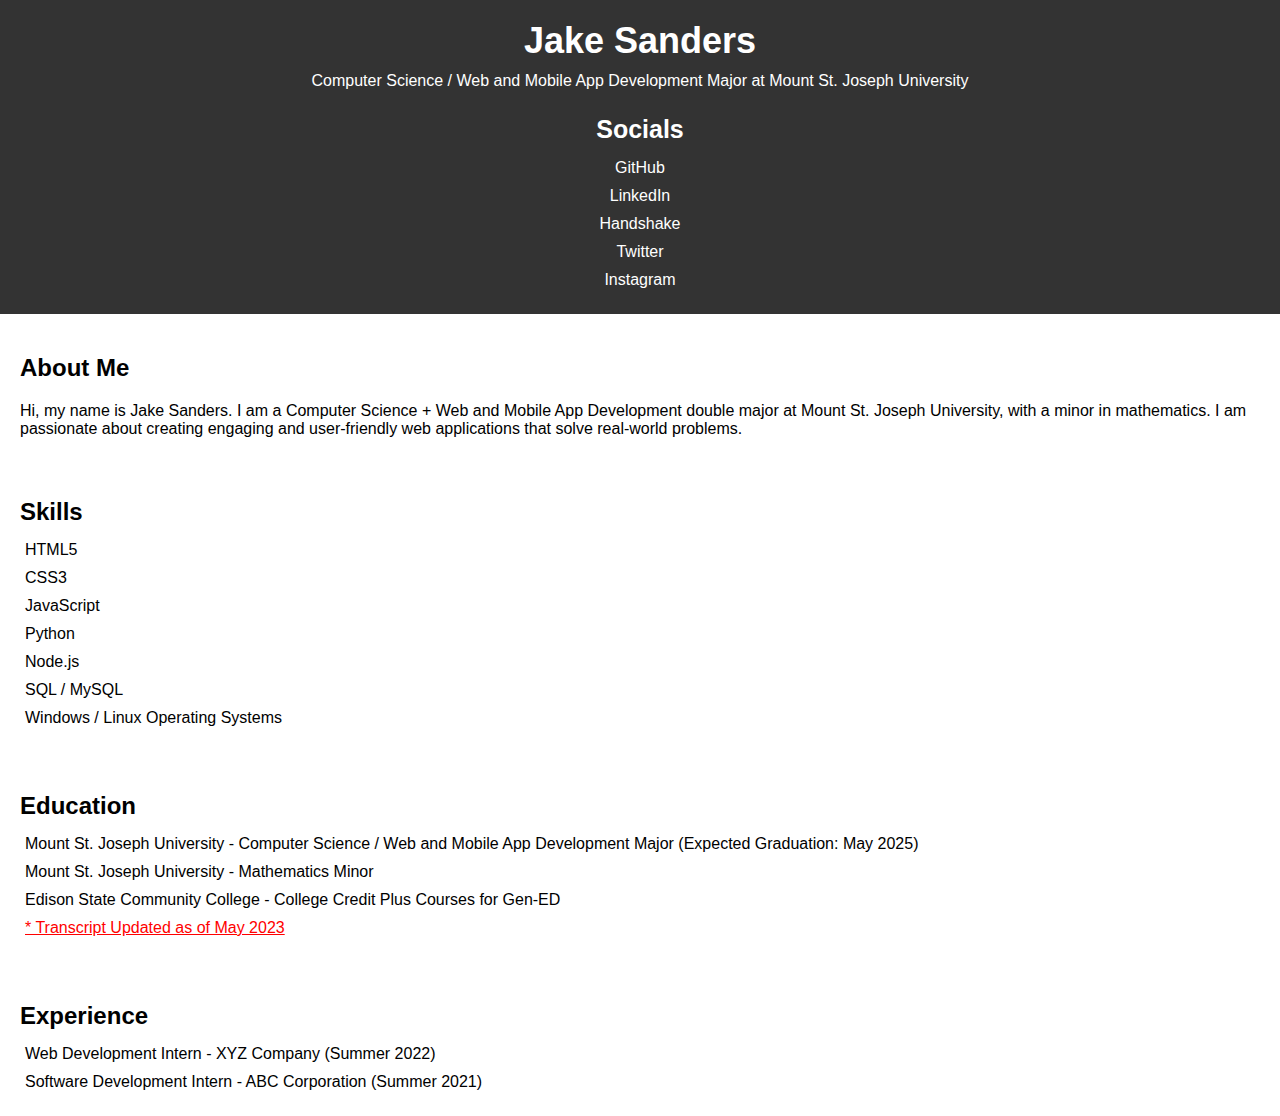
==== index.html @ a165d2c0 "My Site" ====
<!DOCTYPE html>
<html>
<head>
    <meta charset="UTF-8">
    <title>Jake Sanders</title>
    <link href="css/mystyles.css" type="text/css" rel="stylesheet" />
    <script src="js/myscripts.js"></script>
</head>

<body>
<header>
    <h1>Jake Sanders</h1>
    <p>Computer Science / Web and Mobile App Development Major at Mount St. Joseph University</p>
    <h3>Socials</h3>
    <nav>
        <ul>
            <li><a class="header_link" href="https://github.com/jakesandersx">GitHub</a></li>
            <li><a class="header_link" href="https://www.linkedin.com/in/jake-sanders-70249a262/">LinkedIn</a></li>
            <li><a class="header_link" href="https://app.joinhandshake.com/stu/users/44273935">Handshake</a></li>
            <li><a class="header_link" href="https://twitter.com/jakesandersx">Twitter</a></li>
            <li><a class="header_link" href="https://instagram.com/jakesandersx">Instagram</a></li>
        </ul>
    </nav>
</header>
<main>
    <section>
        <h2>About Me</h2>
        <p>Hi, my name is Jake Sanders. I am a Computer Science + Web and Mobile App Development double major at Mount St. Joseph University, with a minor in mathematics. I am passionate about creating engaging and user-friendly web applications that solve real-world problems.</p>
    </section>
    <section id="skills">
        <h2>Skills</h2>
        <ul>
            <li>HTML5</li>
            <li>CSS3</li>
            <li>JavaScript</li>
            <li>Python</li>
            <li>Node.js</li>
            <li>SQL / MySQL</li>
            <li>Windows / Linux Operating Systems</li>
        </ul>
    </section>
    <section id="education">
        <h2>Education</h2>
        <ul>
            <li>Mount St. Joseph University - Computer Science / Web and Mobile App Development Major (Expected Graduation: May 2025)</li>
            <li>Mount St. Joseph University - Mathematics Minor</li>
            <li>Edison State Community College - College Credit Plus Courses for Gen-ED</li>
            <li><a href="files/Transcript_May2.pdf">* Transcript Updated as of May 2023</a></li>
        </ul>
    </section>
    <section id="experience">
        <h2>Experience</h2>
        <ul>
            <li>Web Development Intern - XYZ Company (Summer 2022)</li>
            <li>Software Development Intern - ABC Corporation (Summer 2021)</li>
        </ul>
    </section>
</main>
</body>
</html>
---- css/mystyles.css ----
body {
    font-family: Arial, sans-serif;
    margin: 0;
    padding: 0;
}

header {
    background-color: #333;
    color: #fff;
    padding: 20px;
    text-align: center;
}

h1 {
    font-size: 36px;
    margin: 0;
}

h2 {
    font-size: 24px;
    margin-bottom: 10px;
}

h3 {
    font-size: 25px;
    margin-bottom: 10px;

}

section {
    padding: 20px;
}

ul {
    list-style: none;
    padding: 0;
    margin: 0;
}

li {
    margin-right: 0px;
    padding: 5px;
}

a {
    text-decoration: underline;
    color: red;
}

.header_link{
    text-decoration: none;
    color: white;
}

a:hover {
    color: blue;
}


p {
    padding-top: 10px;
    margin: 0;
}
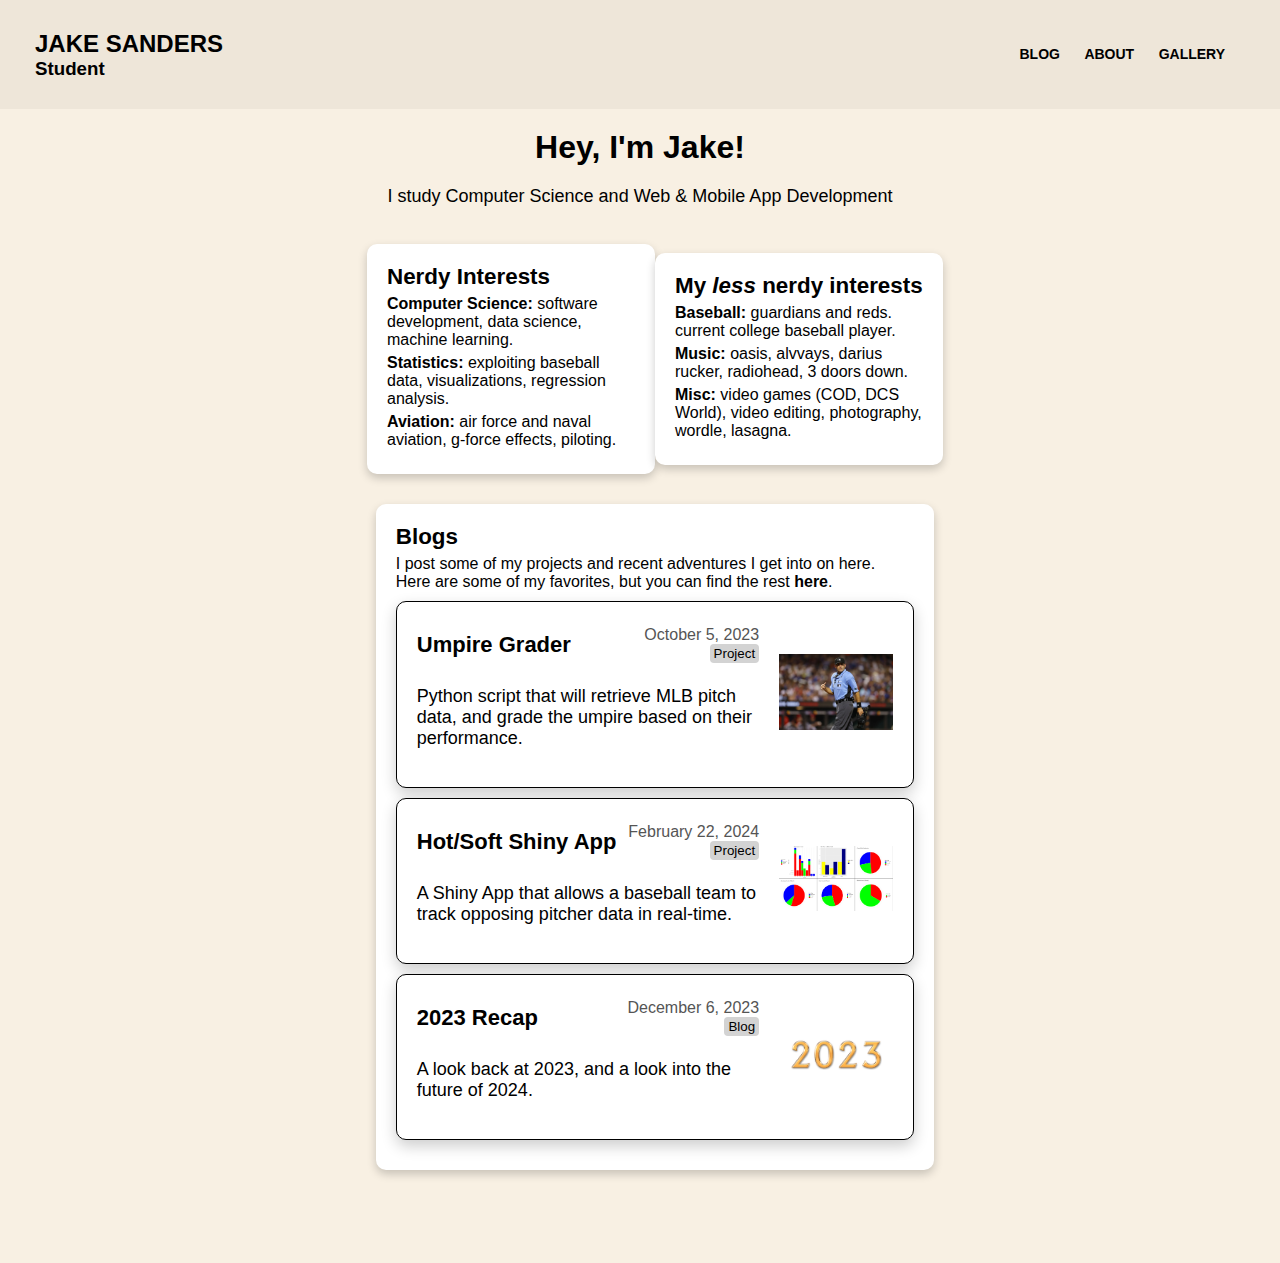
==== commit 7c97abae: "Re-do!" ====
--- a/index.html
+++ b/index.html
@@ -1,60 +1,109 @@
 <!DOCTYPE html>
-<html>
-<head>
-    <meta charset="UTF-8">
-    <title>Jake Sanders</title>
-    <link href="css/mystyles.css" type="text/css" rel="stylesheet" />
-    <script src="js/myscripts.js"></script>
-</head>
+<html lang="en">
+  <head>
+    <link rel="shortcut icon" type="image/x-icon" href="../resources/images/icon.png">
+    <title>Home - Jake Sanders</title>
+    <link rel="stylesheet" href="resources/css/mystyles.css">
+  </head>
+  <body>
+    <header>
+      <div class="header-left">
+        <h2><a href="index.html">JAKE SANDERS</a></h2>
+        <h3><a href="index.html">Student</a></h3>
+      </div>
+      <div class="header-right">
+        <a href="blog.html">BLOG</a>
+        <a href="about.html">ABOUT</a>
+        <a href="gallery.html">GALLERY</a>
+      </div>
+    </header>
+    <div id="content">
+      <div class="content-block center">
+        <h1 id="main-title">Hey, I'm Jake!</h1>
+        <h2 id="sub-title">I study Computer Science and Web & Mobile App Development</h2>
+        <div class="main-paragraph-container">
+          <div class="paragraph-box">
+            <p class="main-paragraph-head"><b>Nerdy Interests</b></p>
+            <p class="main-paragraph"><b>Computer Science: </b>software development, data science, machine learning.</p>
+            <p class="main-paragraph"><b>Statistics: </b>exploiting baseball data, visualizations, regression analysis.</p>
+            <p class="main-paragraph"><b>Aviation: </b>air force and naval aviation, g-force effects, piloting.</p>
+          </div>
+          <div class="paragraph-box">
+            <p class="main-paragraph-head"><b>My <i>less</i> nerdy interests</b></p>
+            <p class="main-paragraph"><b>Baseball: </b>guardians and reds. current college baseball player.</p>
+            <p class="main-paragraph"><b>Music: </b>oasis, alvvays, darius rucker, radiohead, 3 doors down.</p>
+            <p class="main-paragraph"><b>Misc: </b>video games (COD, DCS World), video editing, photography, wordle, lasagna.</p>
+        </div>
+      </div>
+      <div class="content-block center">
+        <div class="main-paragraph-container">
+          <div class="paragraph-box-blog">
+            <p class="main-paragraph-head"><b>Blogs</b></p>
+            <p class="main-paragraph-blog">I post some of my projects and recent adventures I get into on here. Here are some of my favorites, but you can find the rest <a class="link" href="blog.html">here</a>.</p>
 
-<body>
-<header>
-    <h1>Jake Sanders</h1>
-    <p>Computer Science / Web and Mobile App Development Major at Mount St. Joseph University</p>
-    <h3>Socials</h3>
-    <nav>
-        <ul>
-            <li><a class="header_link" href="https://github.com/jakesandersx">GitHub</a></li>
-            <li><a class="header_link" href="https://www.linkedin.com/in/jake-sanders-70249a262/">LinkedIn</a></li>
-            <li><a class="header_link" href="https://app.joinhandshake.com/stu/users/44273935">Handshake</a></li>
-            <li><a class="header_link" href="https://twitter.com/jakesandersx">Twitter</a></li>
-            <li><a class="header_link" href="https://instagram.com/jakesandersx">Instagram</a></li>
-        </ul>
-    </nav>
-</header>
-<main>
-    <section>
-        <h2>About Me</h2>
-        <p>Hi, my name is Jake Sanders. I am a Computer Science + Web and Mobile App Development double major at Mount St. Joseph University, with a minor in mathematics. I am passionate about creating engaging and user-friendly web applications that solve real-world problems.</p>
-    </section>
-    <section id="skills">
-        <h2>Skills</h2>
-        <ul>
-            <li>HTML5</li>
-            <li>CSS3</li>
-            <li>JavaScript</li>
-            <li>Python</li>
-            <li>Node.js</li>
-            <li>SQL / MySQL</li>
-            <li>Windows / Linux Operating Systems</li>
-        </ul>
-    </section>
-    <section id="education">
-        <h2>Education</h2>
-        <ul>
-            <li>Mount St. Joseph University - Computer Science / Web and Mobile App Development Major (Expected Graduation: May 2025)</li>
-            <li>Mount St. Joseph University - Mathematics Minor</li>
-            <li>Edison State Community College - College Credit Plus Courses for Gen-ED</li>
-            <li><a href="files/Transcript_May2.pdf">* Transcript Updated as of May 2023</a></li>
-        </ul>
-    </section>
-    <section id="experience">
-        <h2>Experience</h2>
-        <ul>
-            <li>Web Development Intern - XYZ Company (Summer 2022)</li>
-            <li>Software Development Intern - ABC Corporation (Summer 2021)</li>
-        </ul>
-    </section>
-</main>
-</body>
-</html>
+
+            <div class="blog-box">
+              <a href="umpire.html" class="blog-link">
+                <div class="blog-details">
+                  <div class="title-date">
+                    <h4 class="blog-title">Umpire Grader</h4>
+                    <div>
+                      <span class="blog-date">October 5, 2023</span>
+                      <span class="blog-type">Project</span>
+                    </div>
+                  </div>
+                  <p class="blog-summary">Python script that will retrieve MLB pitch data, and grade the umpire based on their performance.</p>
+                </div>
+                <div class="blog-picture">
+                  <img src="resources/images/hoberg.png" alt="Pat Hoberg">
+                </div>
+              </a>
+            </div>
+
+            <div class="blog-box">
+              <a href="hotsoft.html" class="blog-link">
+                <div class="blog-details">
+                  <div class="title-date">
+                    <h4 class="blog-title">Hot/Soft Shiny App</h4>
+                    <div>
+                      <span class="blog-date">February 22, 2024</span>
+                      <span class="blog-type">Project</span>
+                    </div>
+                  </div>
+                  <p class="blog-summary">A Shiny App that allows a baseball team to track opposing pitcher data in real-time.</p>
+                </div>
+                <div class="blog-picture">
+                  <img src="resources/images/FILTERED.png" alt="Shiny App Data">
+                </div>
+              </a>
+            </div>
+
+            <div class="blog-box">
+              <a href="2024.html" class="blog-link">
+                <div class="blog-details">
+                  <div class="title-date">
+                    <h4 class="blog-title">2023 Recap</h4>
+                    <div>
+                      <span class="blog-date">December 6, 2023</span>
+                      <span class="blog-type">Blog</span>
+                    </div>
+                  </div>
+                  <p class="blog-summary">A look back at 2023, and a look into the future of 2024.</p>
+                </div>
+                <div class="blog-picture">
+                  <img src="resources/images/2023.png" alt="2023!">
+                </div>
+              </a>
+            </div>
+
+
+
+            </div>
+          </div>
+        </div>
+      </div>
+    <footer>
+      <br>
+    </footer>
+  </body>
+</html>--- a/resources/css/mystyles.css
+++ b/resources/css/mystyles.css
@@ -0,0 +1,432 @@
+/*************
+MISC
+*************/
+#gallery-paragraph{
+    padding: 0px;
+    font-size: 1.3em;
+    color: black;
+    text-align: center;
+}
+
+#gallery {
+    width: 80%;
+    margin: 0 auto;
+}
+
+#gallery h1 {
+    text-align: center;
+}
+
+.slider {
+    display: flex;
+    transition: transform 0.5s ease-in-out;
+}
+
+.slide {
+    min-width: 100%;
+}
+
+.slide img {
+    max-height: 625px;
+    width: auto;
+    display: block;
+    margin: 0 auto;
+}
+
+#prev, #next {
+    position: absolute;
+    top: 50%;
+    transform: translateY(-50%);
+    font-size: 24px;
+    cursor: pointer;
+    color: black;
+    background-color: #D6C8BA;
+    padding: 10px;
+    z-index: 10;
+}
+
+#prev {
+    left: 35%;
+}
+
+#next {
+    right: 35%;
+}
+
+/**********************************
+            HEADER
+ ***********************************/
+
+header {
+    text-align: center;
+    background-color: #eee6d9;
+    color: black;
+    display: flex;
+    justify-content: space-between;
+    align-items: center;
+    padding: 10px 35px;
+    font-family: "Source Sans Pro", sans-serif;
+}
+
+.header-left h2 {
+    margin-bottom: 0;
+}
+
+.header-left h3 {
+    margin-top: 0;
+}
+
+.header-left {
+    text-align: left;
+}
+.header-center {
+    text-align: center;
+}
+.header-right {
+    text-align: right;
+    text-underline: none;
+    padding-right: 20px;
+    color: black;
+}
+
+.header-right a {
+    margin-right: 20px;
+    text-decoration: none;
+    font-weight: bold;
+    color: black;
+    font-size: 14px;
+}
+.header-right a:last-child {
+    margin-right: 0;
+}
+
+#main-title {
+    text-align: left; 
+    margin: 20px 0; 
+    max-width: none; 
+}
+
+body {
+    font-family: Poppins, sans-serif;
+    background-color: #f8f0e3;
+    margin: 0;
+    padding: 0;
+}
+
+/****** CONTENT ************/
+
+#content {
+    background-color: #f8f0e3;
+    padding: 0;
+    border-radius: 10px;
+    width: 45%;
+    margin: 20px auto;
+}
+
+.about-content {
+    background-color: #f8f0e3;
+    padding: 0;
+    border-radius: 10px;
+    width: 35%;
+    margin: 100px auto;
+}
+
+.connect {
+    padding-bottom: 8px;
+    text-decoration: underline;
+    transition: transform 0.5s ease;
+}
+
+.connect:hover {
+    font-weight: bold;
+    transform: translateY(-3px);
+}
+
+.about-paragraph {
+    font-size: 16px;
+}
+
+#about-head {
+    background-color: #f8f0e3;
+    padding: 0;
+    font-size: 16px;
+    margin: 15px 0;
+    text-align: center;
+}
+
+.main-paragraph-container {
+    display: flex;
+    justify-content: space-around;
+    align-items: flex-start;
+    margin: 0 auto;
+    width: 100%;
+    background-color: #f8f0e3;
+    border-radius: 10px;
+    padding: 15px;
+}
+
+.main-paragraph {
+    flex: 1;
+    font-size: 1em;
+    text-align: left;
+    margin: 0 0;
+    padding-bottom: 5px;
+    max-width: 100%;
+}
+
+.main-paragraph-blog {
+    flex: 1;
+    font-size: 1em;
+    text-align: left;
+    margin: 0 0;
+    padding-bottom: 0;
+    max-width: 100%;
+}
+
+a {
+    color: black;
+    text-underline: none;
+    text-decoration: none;
+}
+
+.main-paragraph-blog a {
+    color: black;
+    font-weight: bold;
+    transition: transform 0.5s ease;
+}
+
+.main-paragraph-blog a:hover {
+    transform: translateY(-3px);
+    text-decoration: underline;
+}
+
+.main-paragraph-head {
+    flex: 1;
+    font-size: 1.4em;
+    text-align: left;
+    margin: 0 0;
+    padding-bottom: 5px;
+    max-width: 100%;
+}
+
+.paragraph-box {
+    flex: 1;
+    background-color: #ffffff;
+    margin: auto auto;
+    padding: 20px;
+    border-radius: 10px;
+    box-shadow: 0 4px 10px rgba(0,0,0,0.2);
+    max-width: 350px;
+}
+
+.title-date {
+    display: flex;
+    justify-content: space-between;
+    align-items: center;
+    width: 100%;
+    color: black;
+}
+
+.title-date > div {
+    text-align: right;
+    display: block;
+}
+
+.paragraph-box-blog {
+    width: 90%;
+    padding: 20px;
+    flex-direction: column;
+    justify-content: start;
+    align-items: center;
+    background-color: #ffffff;
+    box-shadow: 0 4px 10px rgba(0,0,0,0.2);
+    border-radius: 10px;
+}
+
+#main-title {
+    font-size: 32px;
+    text-align: center;
+    font-weight: bold;
+}
+
+#sub-title {
+    font-size: 18px;
+    margin: 12px 0;
+    font-weight: normal;
+    text-align: center;
+    padding-bottom: 10px;
+}
+
+#content-block center {
+    font-weight: normal;
+}
+
+
+/***********************
+BLOG
+ *****************/
+
+.blog-content {
+    background-color: #f8f0e3;
+    padding: 0;
+    border-radius: 10px;
+    width: 35%;
+    margin: 100px auto;
+}
+
+.blog-content h1 {
+    text-align: center;
+    padding-bottom: 20px;
+}
+
+.blog-box {
+    display: flex;
+    justify-content: space-between;
+    align-items: center;
+    background-color: #ffffff;
+    margin: 10px auto;
+    padding: 20px;
+    border-radius: 10px;
+    border: 1px solid black;
+    box-shadow: 0 6px 15px rgba(0,0,0,0.2);
+    max-width: 95%;
+    overflow: hidden;
+    transition: transform 0.5s ease;
+}
+
+.blog-box:hover {
+    box-shadow: 0 8px 16px rgba(0,0,0,0.3);
+    transform: translateY(-7px);
+}
+
+.blog-link {
+    display: flex;
+    justify-content: space-between;
+    align-items: center;
+    text-decoration: none;
+    color: inherit;
+    width: 100%;
+}
+
+.blog-details {
+    flex: 3;
+    display: flex;
+    flex-direction: column;
+}
+
+.blog-picture {
+    flex: 1;
+    max-width: 150px;
+}
+
+.blog-title, .blog-date, .blog-type {
+    margin: 0;
+}
+
+.blog-date, .blog-type {
+    display: block;
+}
+
+.blogPAGE-date {
+    font-size: 14px;
+    color: gray;
+}
+
+.blog-post {
+    transition: transform 0.5s ease;
+}
+
+.blog-post h3 {
+    margin: 0 0;
+}
+
+.blog-post:hover{
+    background-color: #eee6d9;
+    border-radius: 30px;
+}
+
+.blog-type {
+    background-color: lightgray;
+    padding: 2px 4px;
+    border-radius: 4px;
+}
+
+.blog-title {
+    margin: 0;
+    flex-grow: 1;
+}
+
+.blog-date, .blog-type {
+    display: block;
+    color: black;
+}
+
+.blog-type {
+    font-size: smaller;
+    background-color: lightgray;
+    padding: 2px 4px;
+    border-radius: 4px;
+    display: inline-block;
+}
+
+
+.blog-date {
+    margin-bottom: 2px;
+}
+
+.blog-details {
+    flex: 3;
+    text-align: left;
+}
+
+.blog-picture {
+    flex: 1;
+    text-align: right;
+    padding-left: 20px;
+}
+
+.blog-picture img {
+    width: 100%;
+    height: auto;
+    max-width: 150px;
+}
+
+.blog-summary {
+    font-size: 18px;
+    padding-top: 0;
+}
+
+.blog-hub {
+    max-width: 800px;
+    margin: 0 auto;
+    padding: 20px;
+}
+
+.blog-entry {
+    margin-bottom: 30px;
+    padding: 20px;
+    background-color: #ffffff;
+}
+
+.blog-date {
+    font-size: 16px;
+    color: #555;
+    margin: 0;
+}
+
+.blog-title {
+    font-size: 22px;
+    margin: 10px 0;
+}
+
+/**********************
+FOOTER
+*******************/
+
+footer {
+    width: 100%;
+    padding: 20px;
+    box-sizing: border-box;
+    background-color: #f8f0e3;
+    text-align: center;
+}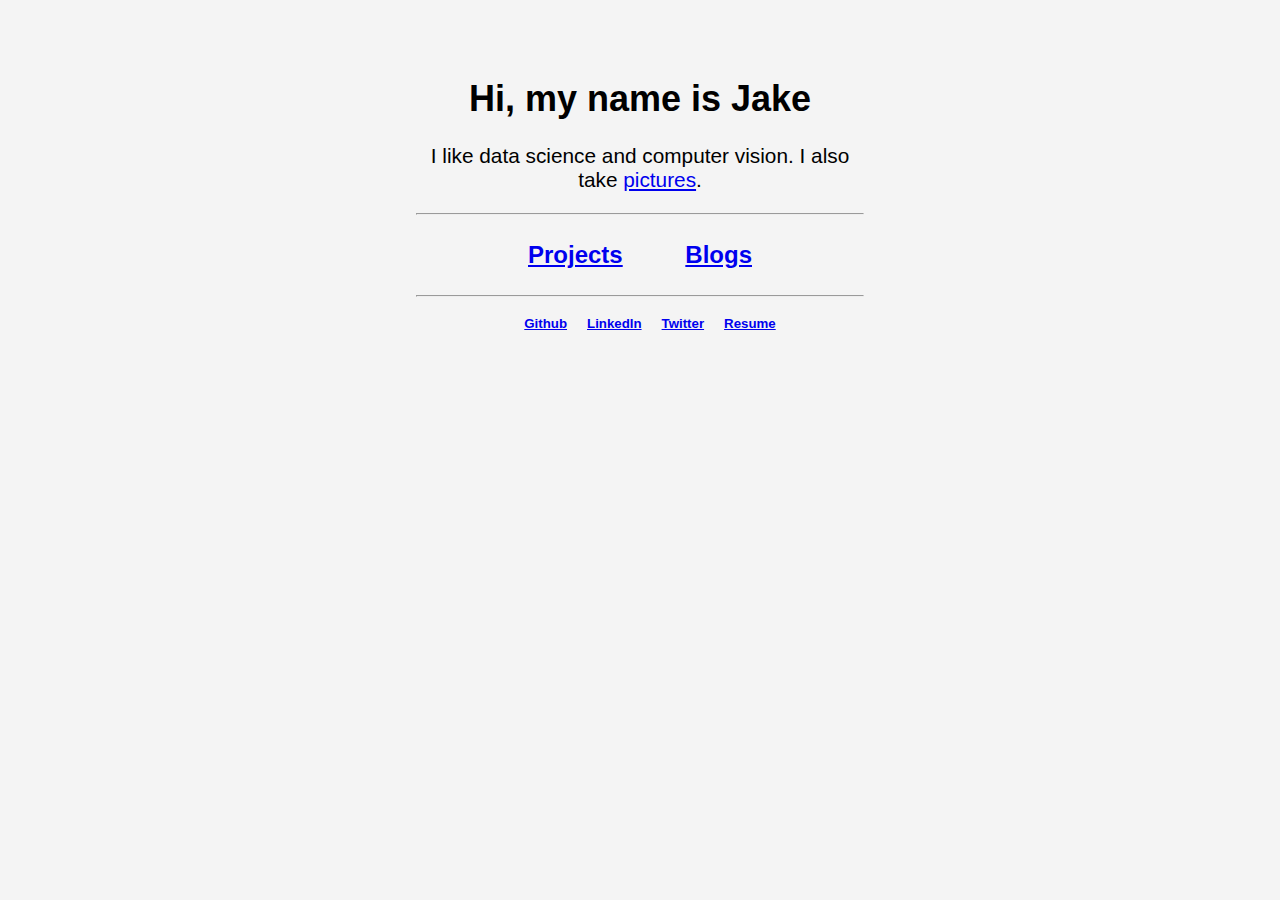
==== commit 73eb9a69: "Website Overhaul" ====
--- a/index.html
+++ b/index.html
@@ -1,109 +1,40 @@
 <!DOCTYPE html>
 <html lang="en">
-  <head>
-    <link rel="shortcut icon" type="image/x-icon" href="../resources/images/icon.png">
-    <title>Home - Jake Sanders</title>
-    <link rel="stylesheet" href="resources/css/mystyles.css">
-  </head>
-  <body>
-    <header>
-      <div class="header-left">
-        <h2><a href="index.html">JAKE SANDERS</a></h2>
-        <h3><a href="index.html">Student</a></h3>
-      </div>
-      <div class="header-right">
-        <a href="blog.html">BLOG</a>
-        <a href="about.html">ABOUT</a>
-        <a href="gallery.html">GALLERY</a>
-      </div>
-    </header>
-    <div id="content">
-      <div class="content-block center">
-        <h1 id="main-title">Hey, I'm Jake!</h1>
-        <h2 id="sub-title">I study Computer Science and Web & Mobile App Development</h2>
-        <div class="main-paragraph-container">
-          <div class="paragraph-box">
-            <p class="main-paragraph-head"><b>Nerdy Interests</b></p>
-            <p class="main-paragraph"><b>Computer Science: </b>software development, data science, machine learning.</p>
-            <p class="main-paragraph"><b>Statistics: </b>exploiting baseball data, visualizations, regression analysis.</p>
-            <p class="main-paragraph"><b>Aviation: </b>air force and naval aviation, g-force effects, piloting.</p>
-          </div>
-          <div class="paragraph-box">
-            <p class="main-paragraph-head"><b>My <i>less</i> nerdy interests</b></p>
-            <p class="main-paragraph"><b>Baseball: </b>guardians and reds. current college baseball player.</p>
-            <p class="main-paragraph"><b>Music: </b>oasis, alvvays, darius rucker, radiohead, 3 doors down.</p>
-            <p class="main-paragraph"><b>Misc: </b>video games (COD, DCS World), video editing, photography, wordle, lasagna.</p>
-        </div>
-      </div>
-      <div class="content-block center">
-        <div class="main-paragraph-container">
-          <div class="paragraph-box-blog">
-            <p class="main-paragraph-head"><b>Blogs</b></p>
-            <p class="main-paragraph-blog">I post some of my projects and recent adventures I get into on here. Here are some of my favorites, but you can find the rest <a class="link" href="blog.html">here</a>.</p>
+<head>
+    <meta charset="UTF-8">
+    <meta name="viewport" content="width=device-width, initial-scale=1.0">
+    <title>Jake</title>
+    <link rel="stylesheet" href="css/main.css">
+</head>
+<body>
+<header>
+    <br />
+    <br />
+    <br />
+</header>
 
+<div class="container">
+    <h1>Hi, my name is Jake</h1>
+    <p id="subtitle">I like data science and computer vision. I also take <a href="portfolio.html">pictures</a>.</p>
 
-            <div class="blog-box">
-              <a href="umpire.html" class="blog-link">
-                <div class="blog-details">
-                  <div class="title-date">
-                    <h4 class="blog-title">Umpire Grader</h4>
-                    <div>
-                      <span class="blog-date">October 5, 2023</span>
-                      <span class="blog-type">Project</span>
-                    </div>
-                  </div>
-                  <p class="blog-summary">Python script that will retrieve MLB pitch data, and grade the umpire based on their performance.</p>
-                </div>
-                <div class="blog-picture">
-                  <img src="resources/images/hoberg.png" alt="Pat Hoberg">
-                </div>
-              </a>
-            </div>
+    <hr>
+    <br>
 
-            <div class="blog-box">
-              <a href="hotsoft.html" class="blog-link">
-                <div class="blog-details">
-                  <div class="title-date">
-                    <h4 class="blog-title">Hot/Soft Shiny App</h4>
-                    <div>
-                      <span class="blog-date">February 22, 2024</span>
-                      <span class="blog-type">Project</span>
-                    </div>
-                  </div>
-                  <p class="blog-summary">A Shiny App that allows a baseball team to track opposing pitcher data in real-time.</p>
-                </div>
-                <div class="blog-picture">
-                  <img src="resources/images/FILTERED.png" alt="Shiny App Data">
-                </div>
-              </a>
-            </div>
+    <div class="main-div">
+        <h2><a href="projects.html">Projects</a></h2>
+        <h2><a href="blogs.html">Blogs</a></h2>
+    </div>
+    <br>
+    <hr>
+</div>
+<footer>
+    <br>
+    <br>
+    <h5><a href="https://github.com/jakesandersx">Github</a></h5>
+    <h5><a href="https://linkedin.com/in/jakesandersx">LinkedIn</a></h5>
+    <h5><a href="https://twitter.com/jakesandersx">Twitter</a></h5>
+    <h5><a href="more/Resume.pdf">Resume</a></h5>
+</footer>
 
-            <div class="blog-box">
-              <a href="2024.html" class="blog-link">
-                <div class="blog-details">
-                  <div class="title-date">
-                    <h4 class="blog-title">2023 Recap</h4>
-                    <div>
-                      <span class="blog-date">December 6, 2023</span>
-                      <span class="blog-type">Blog</span>
-                    </div>
-                  </div>
-                  <p class="blog-summary">A look back at 2023, and a look into the future of 2024.</p>
-                </div>
-                <div class="blog-picture">
-                  <img src="resources/images/2023.png" alt="2023!">
-                </div>
-              </a>
-            </div>
-
-
-
-            </div>
-          </div>
-        </div>
-      </div>
-    <footer>
-      <br>
-    </footer>
-  </body>
-</html>+</body>
+</html>
--- a/css/main.css
+++ b/css/main.css
@@ -0,0 +1,129 @@
+.container {
+    width: 35%;
+    margin: 0 auto;
+    text-align: center;
+}
+
+.main-div {
+    display: flex;
+    justify-content: space-between;
+    width: 50%;
+    padding-left: 25%;
+}
+
+.blog-container {
+    width: 500px;
+    margin: 0 auto;
+    text-align: center;
+}
+
+.sections {
+    display: flex;
+    align-items: flex-start; /* Align sections to the top */
+    position: relative; /* Ensure the vertical line is positioned relative to this container */
+}
+
+.section {
+    width: 48%;
+    padding: 10px;
+}
+
+.separator {
+    width: 1px; /* Width of the vertical line */
+    background-color: #000; /* Color of the vertical line */
+    height: 100%;
+}
+
+body {
+    font-family: Arial, sans-serif;
+    margin: 0;
+    padding: 0;
+    background-color: #f4f4f4;
+}
+
+.title {
+    display: flex;
+    justify-content: space-between;
+    padding: 10px 0;
+}
+
+
+
+h2 {
+    font-size: 1.5em;
+    margin: 0;
+}
+
+#subtitle {
+    font-size: 1.3em;
+    text-align: center;
+}
+
+p {
+    font-size: 1em;
+    text-align: left;
+}
+
+h1 {
+    font-size: 2.25em;
+}
+
+.title {
+    display: flex;
+    justify-content: space-between;
+    width: 100%;
+    padding: 10px 0;
+}
+
+span {
+    font-size: 1.2em;
+}
+
+.bold {
+    font-weight: bold;
+}
+
+#blogs {
+    border-left: 1.75px solid gray;
+}
+
+footer {
+    width: 600px;
+    margin: 0 auto;
+    text-align: center;
+}
+
+/* CSS file: main.css */
+
+footer h5 {
+    margin: 0;
+}
+
+footer {
+    display: flex;
+    justify-content: center;
+    align-items: center;
+    gap: 20px; /* Adjusts space between the items */
+}
+
+.filtered-image {
+    max-width: 100%;
+}
+
+.blog-paragraph {
+    line-height: 200%;
+    font-size: 18px;
+}
+
+.side-by-side-container {
+    display: flex;
+    justify-content: center;
+    margin-bottom: 20px;
+}
+
+.side-by-side {
+    text-align: center;
+    margin: 0 10px; /* Adjust margin as needed */
+    flex: 1;
+    max-width: 300px; /* Adjust max-width as needed */
+}